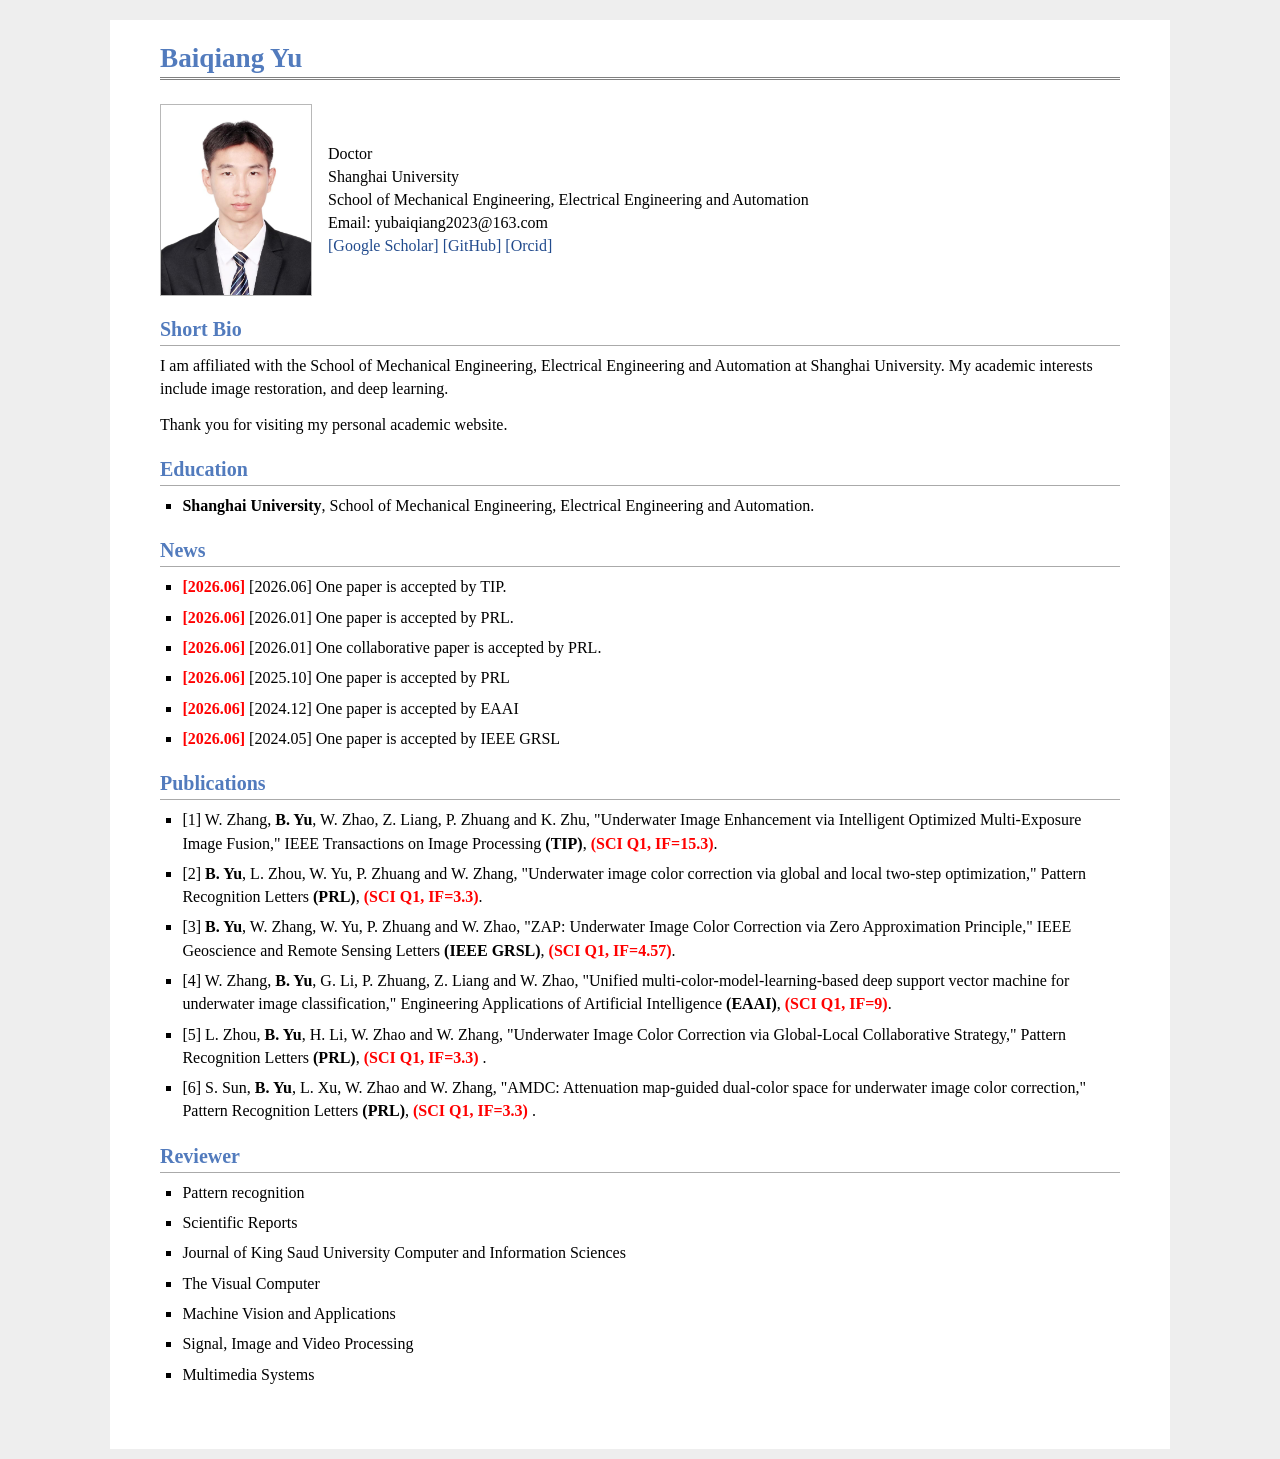
==== index.html @ c6ccaf74 "Add files via upload" ====
<!DOCTYPE html>
<html lang="en">
<head>
  <meta charset="utf-8">
  <meta name="viewport" content="width=device-width, initial-scale=1">
  <title>Baiqiang Yu</title>
  <link rel="stylesheet" href="jemdoc.css">
</head>
<body>
  <main id="layout-content">
    <div id="toptitle">
      <h1>Baiqiang Yu</h1>
    </div>

    <section class="profile">
      <img src="photo.jpg" alt="Baiqiang Yu" class="avatar-img">
      <div class="profile-info">
        <p>
          Doctor<br>
          Shanghai University<br>
          School of Mechanical Engineering, Electrical Engineering and Automation<br>
          Email: yubaiqiang2023@163.com<br>
          <a href="https://scholar.google.com/citations?user=kiiuGMAAAAAJ&hl=zh-CN">[Google Scholar]</a>
          <a href="https://github.com/yubaiqiang">[GitHub]</a>
          <a href="https://orcid.org/my-orcid?orcid=0009-0003-6400-6997">[Orcid]</a>
        </p>
      </div>
    </section>

    <h2>Short Bio</h2>
    <p>
      I am affiliated with the School of Mechanical Engineering, Electrical Engineering and
      Automation at Shanghai University. My academic interests include image restoration, and deep learning.
    </p>
    <p>
      Thank you for visiting my personal academic website.
    </p>

    <h2>Education</h2>
    <ul>
      <li>
        <strong>Shanghai University</strong>, School of Mechanical Engineering, Electrical
        Engineering and Automation.
      </li>
    </ul>

    <h2>News</h2>
    <ul>
      <li><span class="news-date">[2026.06]</span> [2026.06] One paper is accepted by TIP.</li>
      <li><span class="news-date">[2026.06]</span> [2026.01] One paper is accepted by PRL.</li>
      <li><span class="news-date">[2026.06]</span> [2026.01] One collaborative paper is accepted by PRL.</li>
      <li><span class="news-date">[2026.06]</span> [2025.10] One paper is accepted by PRL</li>
      <li><span class="news-date">[2026.06]</span> [2024.12] One paper is accepted by EAAI</li>
      <li><span class="news-date">[2026.06]</span> [2024.05] One paper is accepted by IEEE GRSL</li>
    </ul>

    <h2>Publications</h2>
    <ul>
      <li>[1] W. Zhang, <b>B. Yu</b>, W. Zhao, Z. Liang, P. Zhuang and K. Zhu, "Underwater Image Enhancement via                      		 Intelligent Optimized Multi-Exposure Image Fusion," IEEE Transactions on Image Processing <b>(TIP)</b>,
  		<font color="red"><b>(SCI Q1, IF=15.3)</b></font>.
      </li>
       <li>[2] <b>B. Yu</b>, L. Zhou, W. Yu, P. Zhuang and W. Zhang, "Underwater image color correction via 			global and local two-step optimization," Pattern Recognition Letters <b>(PRL)</b>,
  		<font color="red"><b>(SCI Q1, IF=3.3)</b></font>.
      </li>
       <li>[3] <b>B. Yu</b>, W. Zhang, W. Yu, P. Zhuang and W. Zhao, "ZAP: Underwater Image Color Correction via Zero 			  Approximation Principle," IEEE Geoscience and Remote Sensing Letters <b>(IEEE GRSL)</b>,
  		<font color="red"><b>(SCI Q1, IF=4.57)</b></font>.
      </li>
      <li>[4] W. Zhang, <b>B. Yu</b>, G. Li, P. Zhuang, Z. Liang and W. Zhao, "Unified multi-color-model-learning-based 	deep support vector machine for underwater image classification," Engineering Applications of Artificial Intelligence 	<b>(EAAI)</b>, <font color="red"><b>(SCI Q1, IF=9)</b></font>.
      </li>
      <li>[5] L. Zhou, <b>B. Yu</b>, H. Li, W. Zhao and W. Zhang, "Underwater Image Color Correction via Global-Local 			Collaborative Strategy," Pattern Recognition Letters <b>(PRL)</b>, <font color="red"><b>(SCI Q1, IF=3.3)   </b></font>.
      </li>
       <li>[6] S. Sun, <b>B. Yu</b>, L. Xu, W. Zhao and W. Zhang, "AMDC: Attenuation map-guided dual-color space for 	underwater image color correction," Pattern Recognition Letters <b>(PRL)</b>, <font color="red"><b>(SCI Q1, 
	IF=3.3)   </b></font>.
      </li>
    </ul>

    <h2>Reviewer</h2>
    <ul>
      <li>
        Pattern recognition
      </li>
      <li>
        Scientific Reports
      </li>
       <li>
        Journal of King Saud University Computer and Information Sciences
      </li>
	<li>
        The Visual Computer
      </li>
	<li>
        Machine Vision and Applications
      </li>
	<li>
        Signal, Image and Video Processing
      </li>
       <li>
        Multimedia Systems
      </li>
    </ul>
---- jemdoc.css ----
html {
  background-color: #eeeeee;
}

body {
  max-width: 960px;
  min-width: 320px;
  margin: 20px auto 10px;
  padding: 10px 50px 50px;
  color: #000000;
  background-color: #ffffff;
  font-family: Georgia, "Times New Roman", "Microsoft YaHei", serif;
  line-height: 1.45;
}

#layout-content {
  background: #ffffff;
  text-align: left;
}

#toptitle {
  margin-bottom: 1.5em;
  padding-bottom: 0.2em;
  border-bottom: 3px double #808080;
}

h1,
h2 {
  color: #527bbd;
  line-height: 1.1;
}

h1 {
  margin: 0.5em 0 0;
  padding: 0;
  border-bottom: none;
  font-size: 1.7rem;
}

h2 {
  margin-top: 1.1em;
  margin-bottom: 0.4em;
  padding-bottom: 0.25em;
  border-bottom: 1px solid #aaaaaa;
  font-size: 1.25rem;
}

p {
  margin-top: 0;
  margin-bottom: 0.8em;
}

a {
  color: #224b8d;
  text-decoration: none;
}

a:hover {
  border-bottom: 1px dotted #808080;
}

ul {
  margin-top: 0.2em;
  margin-bottom: 0.8em;
  padding-left: 1.4em;
  list-style-type: square;
}

li {
  margin-bottom: 0.45em;
}

.profile {
  display: grid;
  grid-template-columns: 150px minmax(0, 1fr);
  gap: 18px;
  align-items: center;
}

.avatar {
  display: grid;
  width: 150px;
  height: 190px;
  place-items: center;
  border: 1px solid #b8b8b8;
  background: #f7f7f7;
  color: #666666;
  font-size: 0.95rem;
}

.profile-info p {
  margin: 0;
}

#footer {
  margin-top: 2em;
  padding-top: 0.4em;
  border-top: 1px solid #c0c0c0;
  color: #a84532;
  font-size: 0.9rem;
}

#footer-text {
  text-align: right;
}

@media (max-width: 680px) {
  body {
    margin-top: 0;
    padding: 18px;
  }

  .profile {
    grid-template-columns: 1fr;
  }

  .avatar {
    width: 130px;
    height: 164px;
  }
}

.news-date {
  color: red;
  font-weight: bold;
}
.avatar-img {
  width: 150px;
  height: 190px;
  object-fit: cover;
  border: 1px solid #b8b8b8;
}
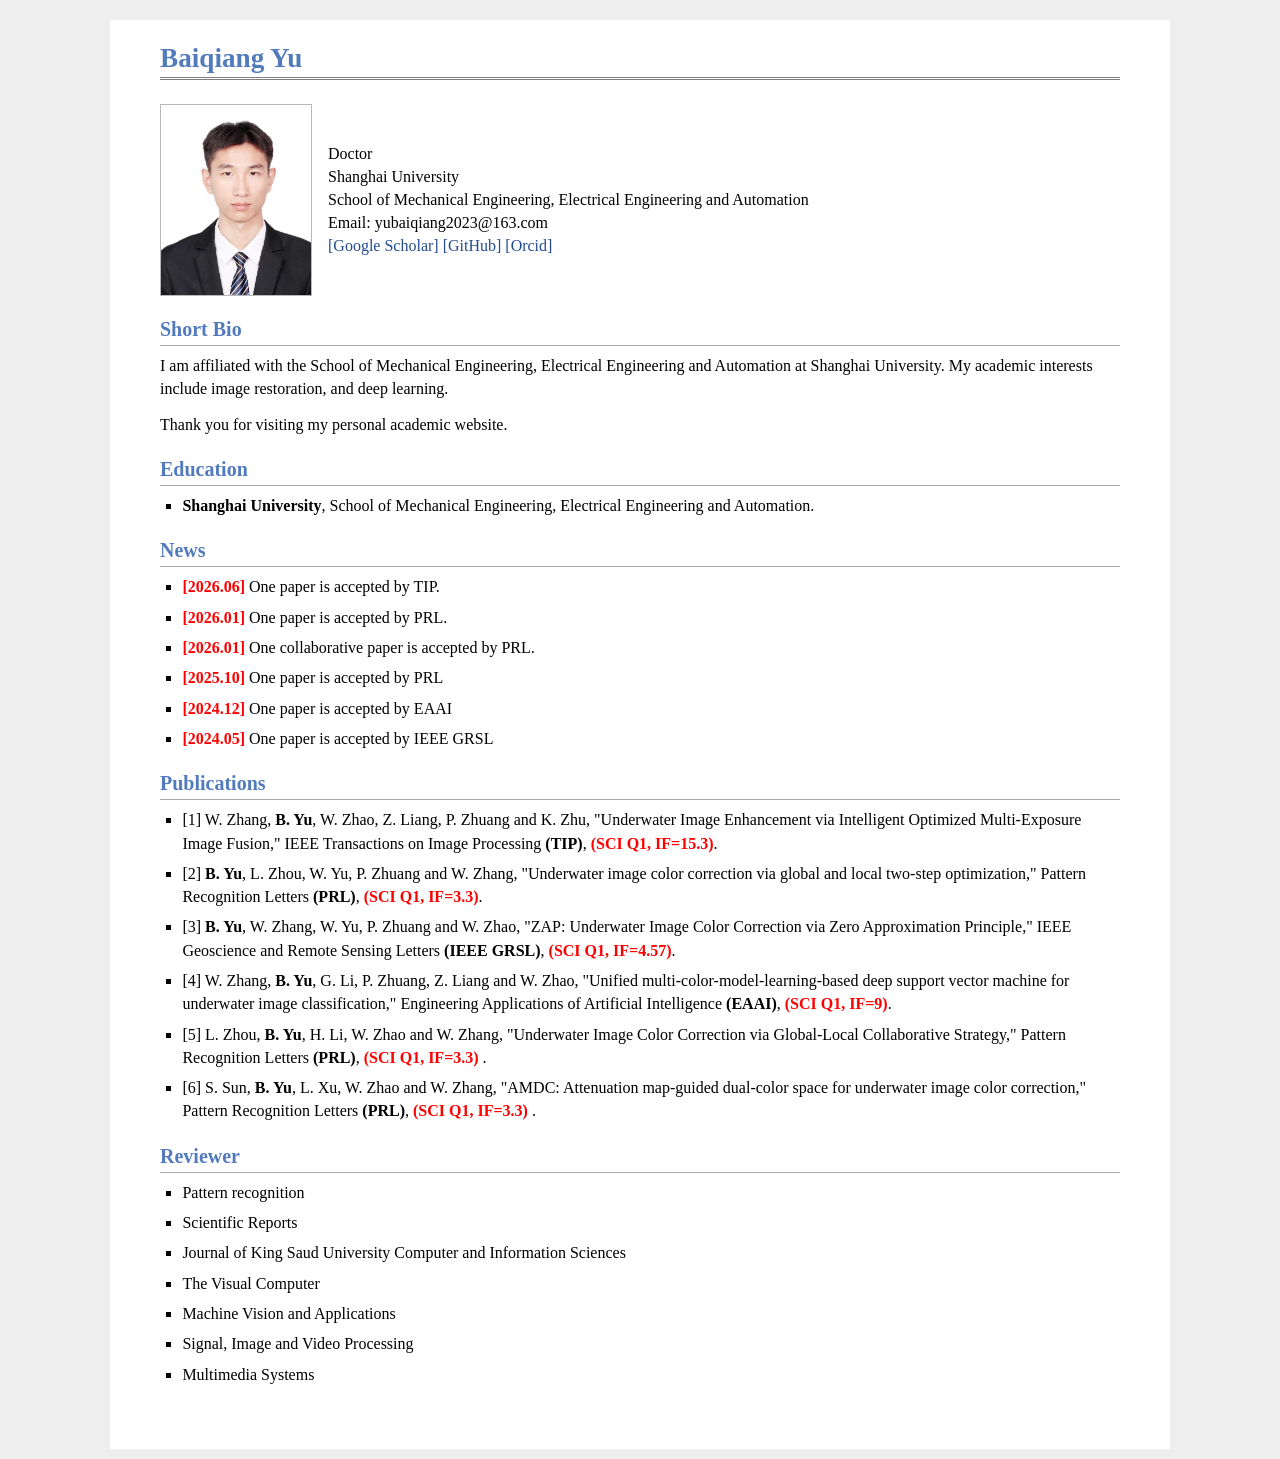
==== commit 0f3f93ef: "Update news items with correct dates" ====
--- a/index.html
+++ b/index.html
@@ -46,12 +46,12 @@
 
     <h2>News</h2>
     <ul>
-      <li><span class="news-date">[2026.06]</span> [2026.06] One paper is accepted by TIP.</li>
-      <li><span class="news-date">[2026.06]</span> [2026.01] One paper is accepted by PRL.</li>
-      <li><span class="news-date">[2026.06]</span> [2026.01] One collaborative paper is accepted by PRL.</li>
-      <li><span class="news-date">[2026.06]</span> [2025.10] One paper is accepted by PRL</li>
-      <li><span class="news-date">[2026.06]</span> [2024.12] One paper is accepted by EAAI</li>
-      <li><span class="news-date">[2026.06]</span> [2024.05] One paper is accepted by IEEE GRSL</li>
+      <li><span class="news-date">[2026.06]</span> One paper is accepted by TIP.</li>
+      <li><span class="news-date">[2026.01]</span> One paper is accepted by PRL.</li>
+      <li><span class="news-date">[2026.01]</span> One collaborative paper is accepted by PRL.</li>
+      <li><span class="news-date">[2025.10]</span> One paper is accepted by PRL</li>
+      <li><span class="news-date">[2024.12]</span> One paper is accepted by EAAI</li>
+      <li><span class="news-date">[2024.05]</span> One paper is accepted by IEEE GRSL</li>
     </ul>
 
     <h2>Publications</h2>
@@ -99,4 +99,4 @@
       </li>
     </ul>
 
-  +  
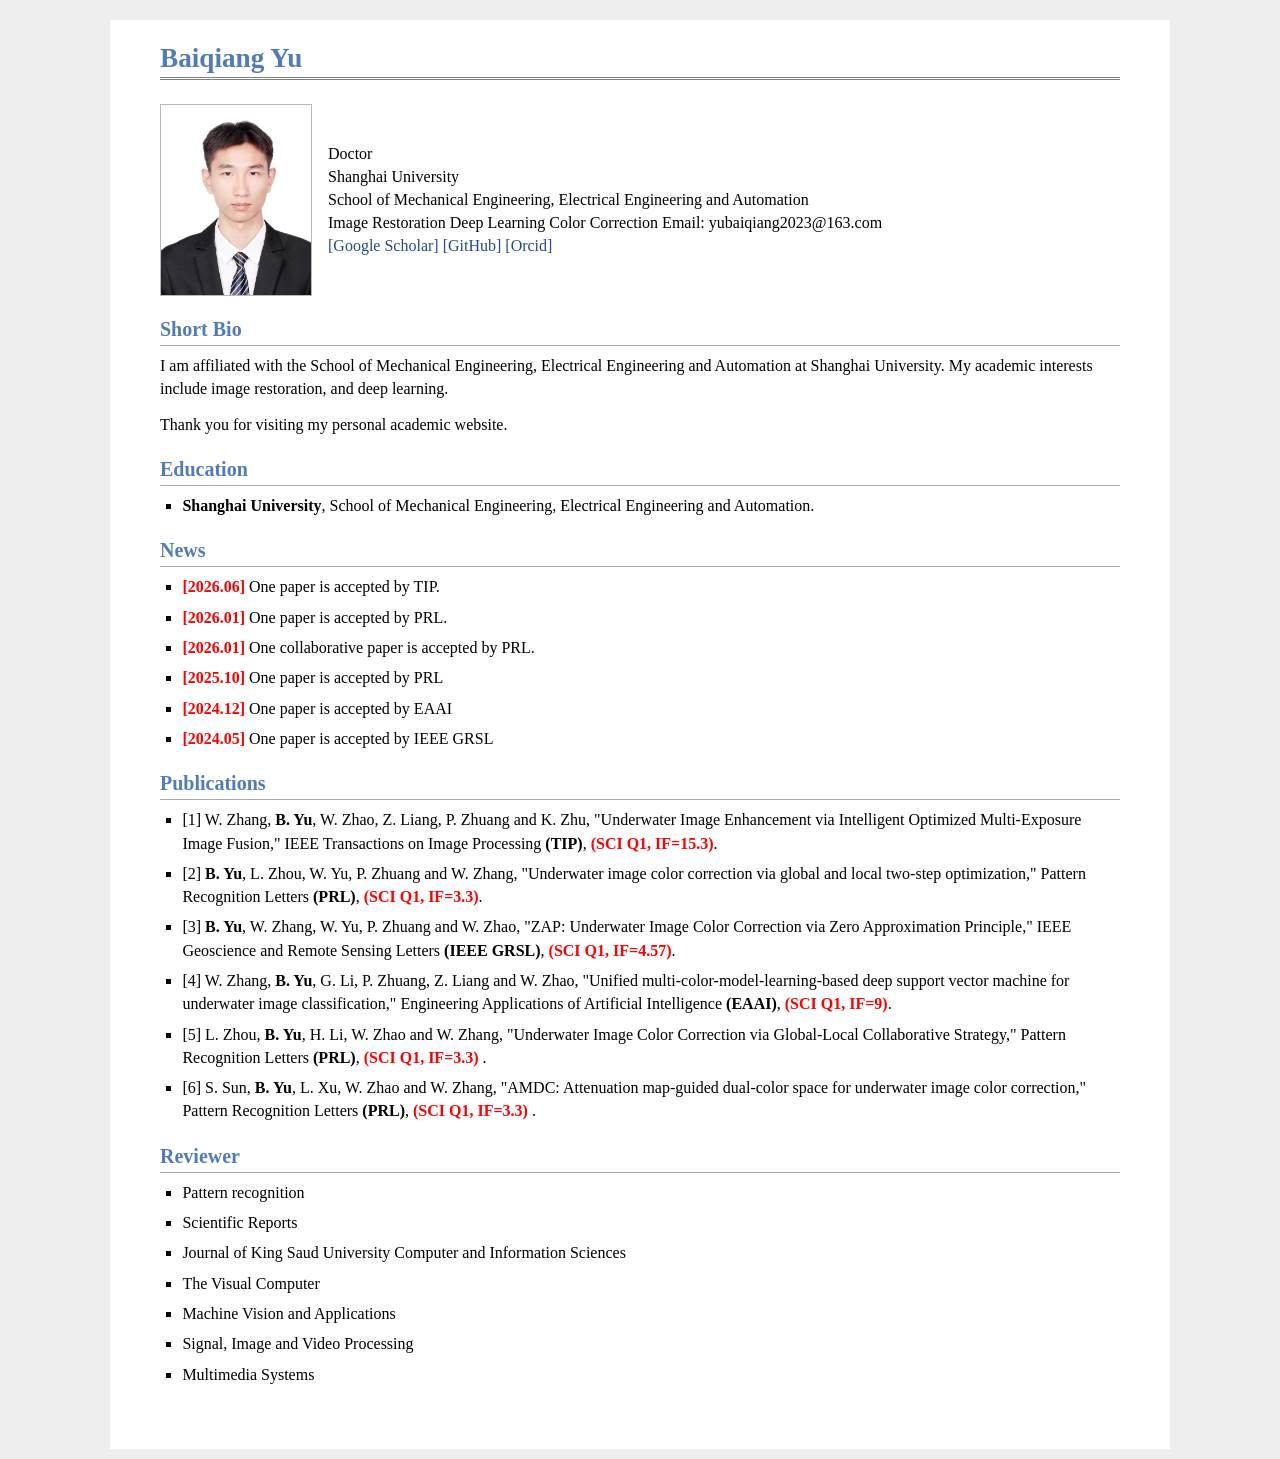
==== commit 51704c30: "Update index.html" ====
--- a/index.html
+++ b/index.html
@@ -19,6 +19,7 @@
           Doctor<br>
           Shanghai University<br>
           School of Mechanical Engineering, Electrical Engineering and Automation<br>
+		  Image Restoration  Deep Learning Color Correction
           Email: yubaiqiang2023@163.com<br>
           <a href="https://scholar.google.com/citations?user=kiiuGMAAAAAJ&hl=zh-CN">[Google Scholar]</a>
           <a href="https://github.com/yubaiqiang">[GitHub]</a>
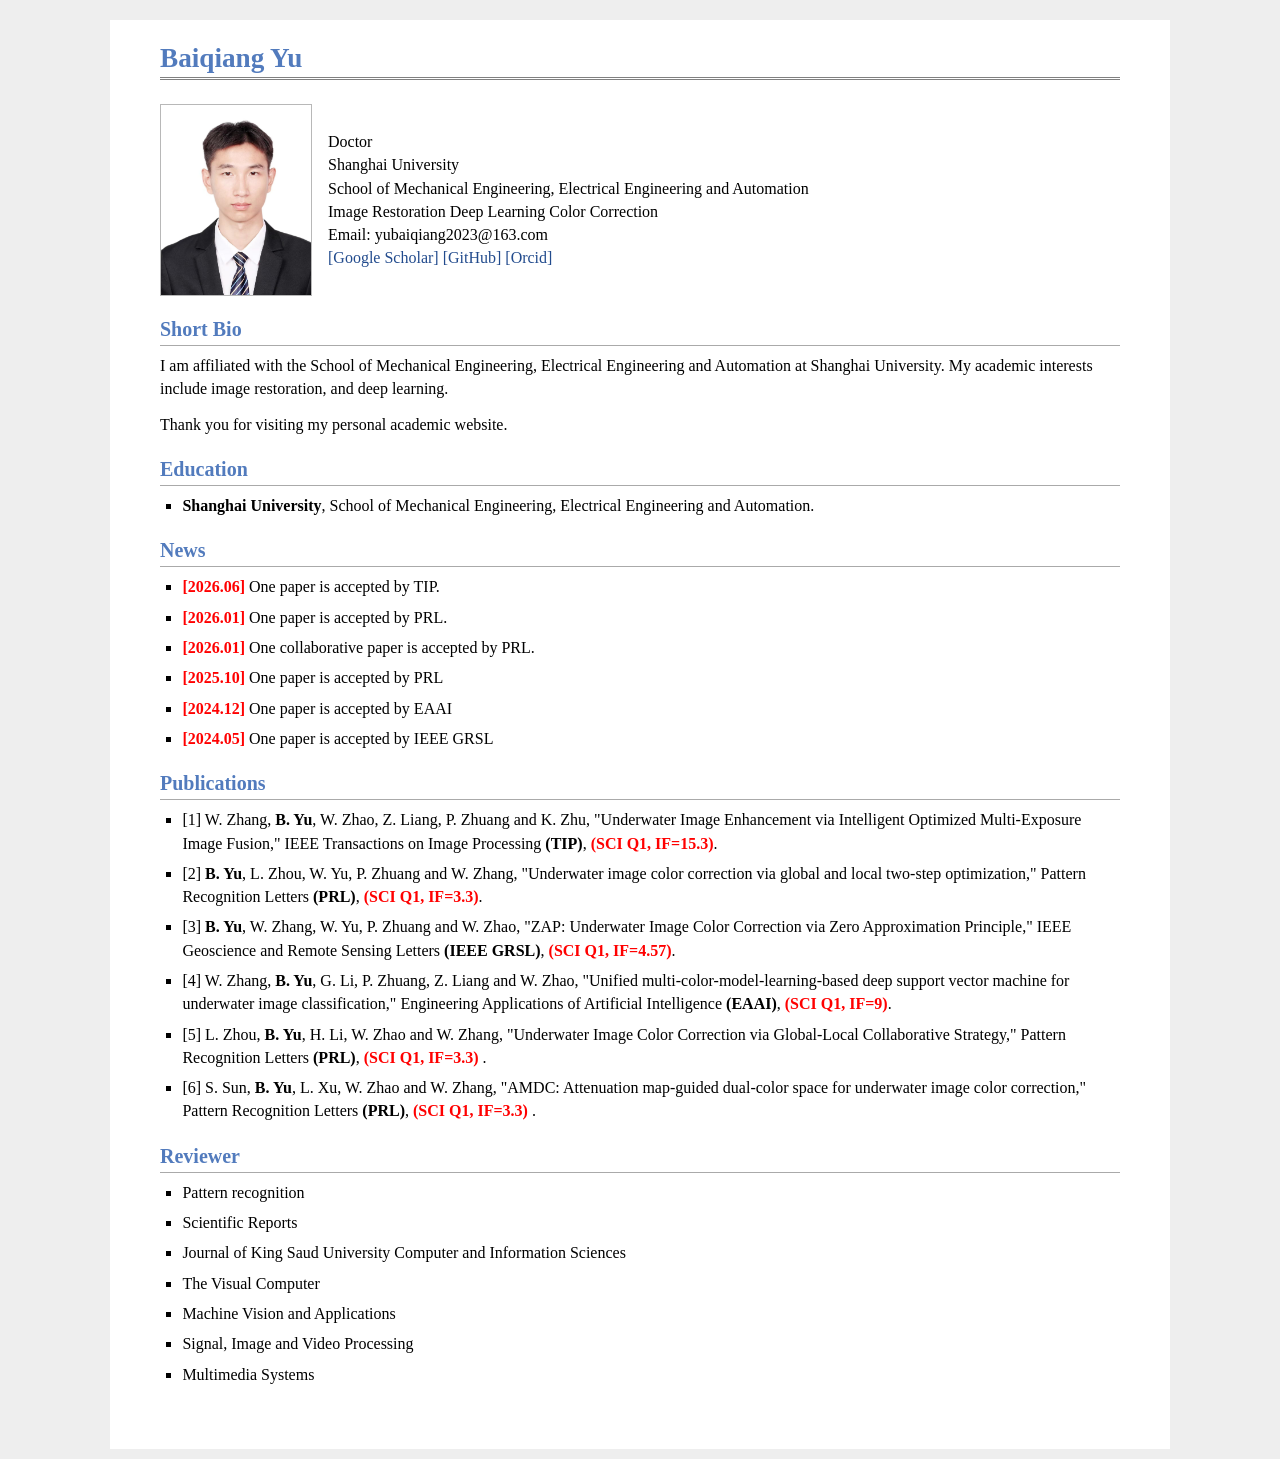
==== commit 35c77201: "Update index.html" ====
--- a/index.html
+++ b/index.html
@@ -19,7 +19,7 @@
           Doctor<br>
           Shanghai University<br>
           School of Mechanical Engineering, Electrical Engineering and Automation<br>
-		  Image Restoration  Deep Learning Color Correction
+		  Image Restoration  Deep Learning Color Correction<br>
           Email: yubaiqiang2023@163.com<br>
           <a href="https://scholar.google.com/citations?user=kiiuGMAAAAAJ&hl=zh-CN">[Google Scholar]</a>
           <a href="https://github.com/yubaiqiang">[GitHub]</a>
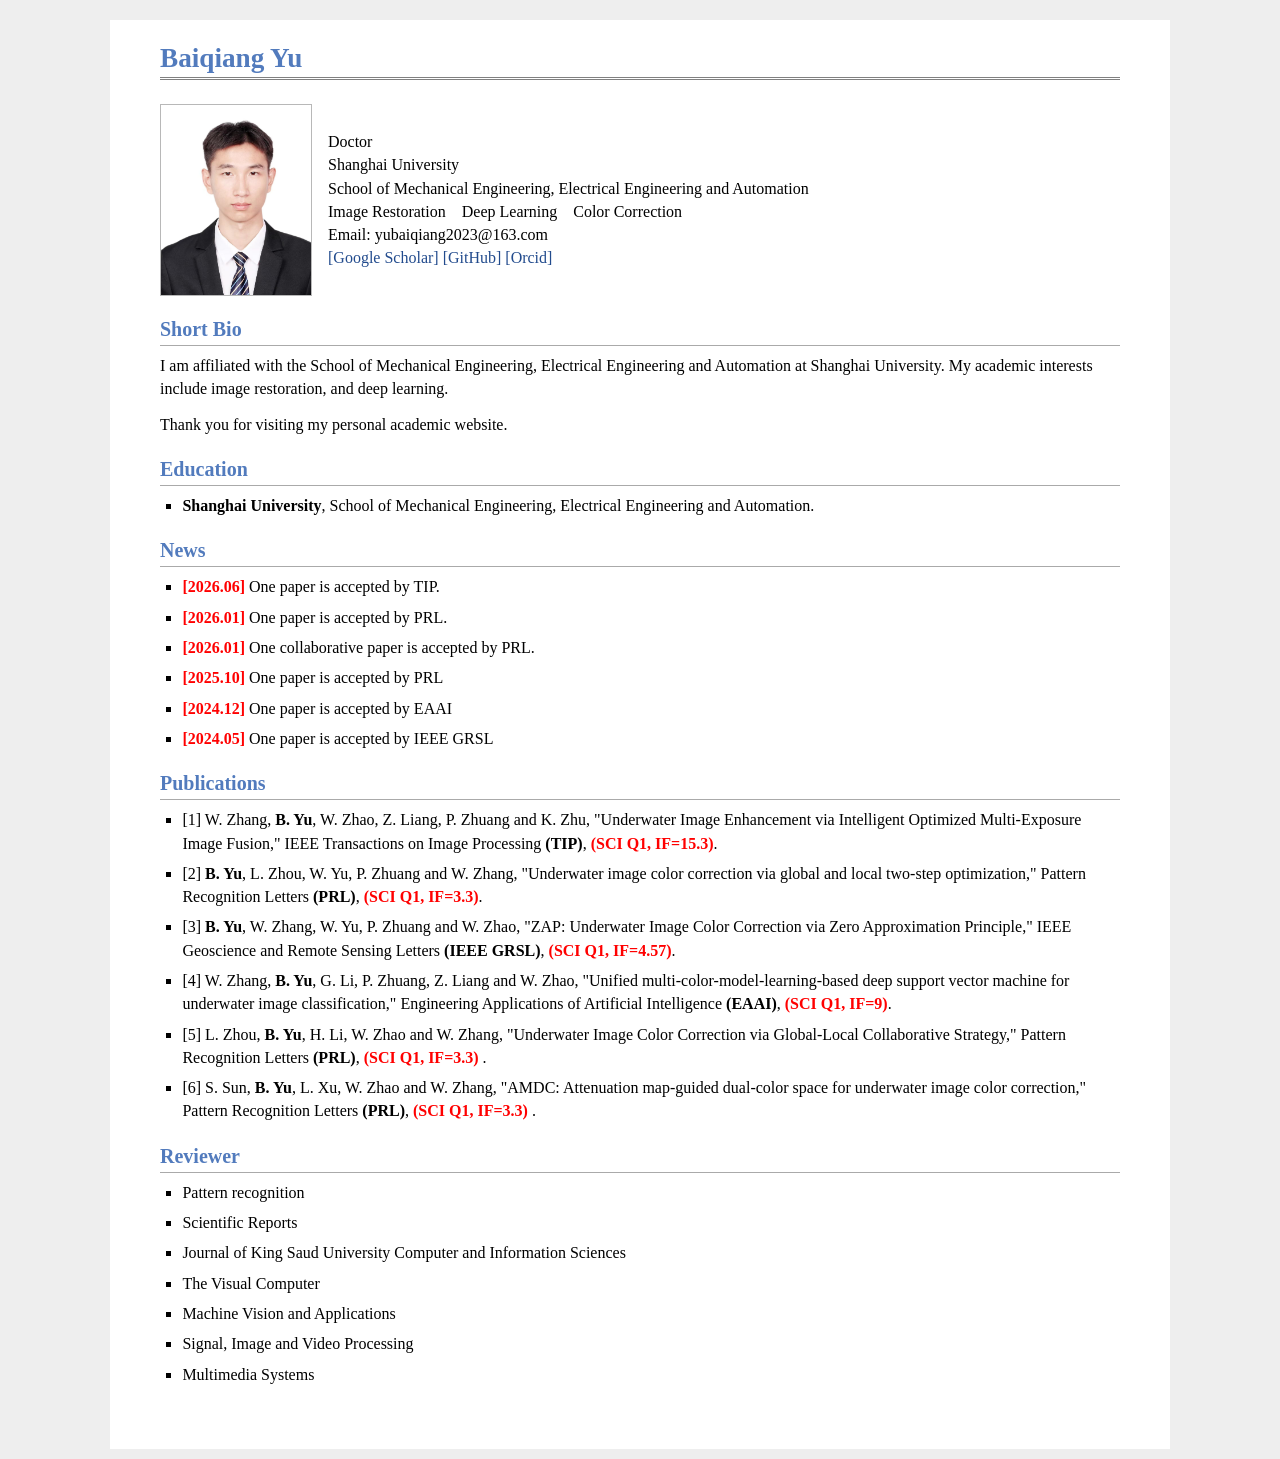
==== commit 5b587633: "Update index.html" ====
--- a/index.html
+++ b/index.html
@@ -19,7 +19,7 @@
           Doctor<br>
           Shanghai University<br>
           School of Mechanical Engineering, Electrical Engineering and Automation<br>
-		  Image Restoration  Deep Learning Color Correction<br>
+		  Image Restoration&nbsp;&nbsp;&nbsp;&nbsp;Deep Learning&nbsp;&nbsp;&nbsp;&nbsp;Color Correction<br>
           Email: yubaiqiang2023@163.com<br>
           <a href="https://scholar.google.com/citations?user=kiiuGMAAAAAJ&hl=zh-CN">[Google Scholar]</a>
           <a href="https://github.com/yubaiqiang">[GitHub]</a>
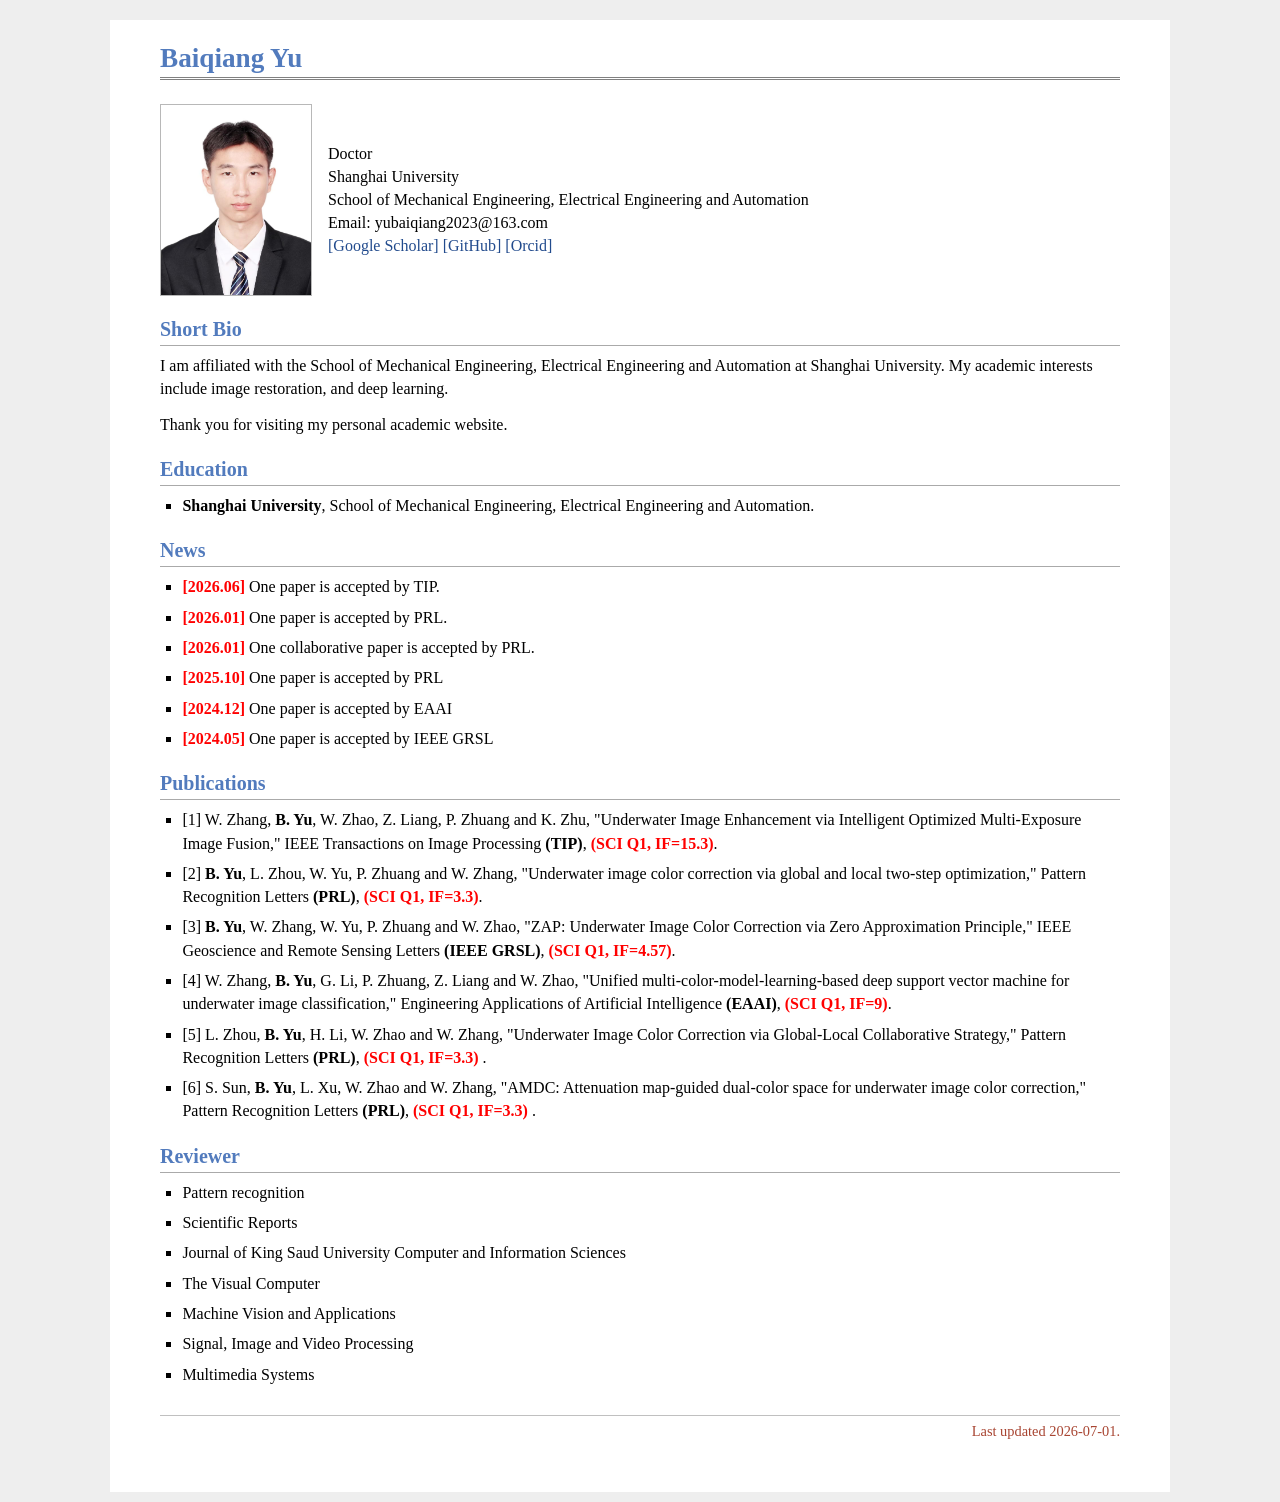
==== commit 68a99a06: "Update homepage SEO" ====
--- a/index.html
+++ b/index.html
@@ -4,6 +4,10 @@
   <meta charset="utf-8">
   <meta name="viewport" content="width=device-width, initial-scale=1">
   <title>Baiqiang Yu</title>
+  <meta name="description" content="Baiqiang Yu, Shanghai University. Personal academic homepage, publications, research interests, and contact information.">
+  <meta name="keywords" content="Baiqiang Yu, Baiqiang Yu Shanghai University, Yu Baiqiang, image restoration, deep learning, color correction, underwater image enhancement">
+  <meta name="author" content="Baiqiang Yu">
+  <link rel="canonical" href="https://yubaiqiang.github.io/">
   <link rel="stylesheet" href="jemdoc.css">
 </head>
 <body>
@@ -19,7 +23,6 @@
           Doctor<br>
           Shanghai University<br>
           School of Mechanical Engineering, Electrical Engineering and Automation<br>
-		  Image Restoration&nbsp;&nbsp;&nbsp;&nbsp;Deep Learning&nbsp;&nbsp;&nbsp;&nbsp;Color Correction<br>
           Email: yubaiqiang2023@163.com<br>
           <a href="https://scholar.google.com/citations?user=kiiuGMAAAAAJ&hl=zh-CN">[Google Scholar]</a>
           <a href="https://github.com/yubaiqiang">[GitHub]</a>
@@ -100,4 +103,9 @@
       </li>
     </ul>
 
-  
+    <footer id="footer">
+      <div id="footer-text">Last updated 2026-07-01.</div>
+    </footer>
+  </main>
+</body>
+</html>
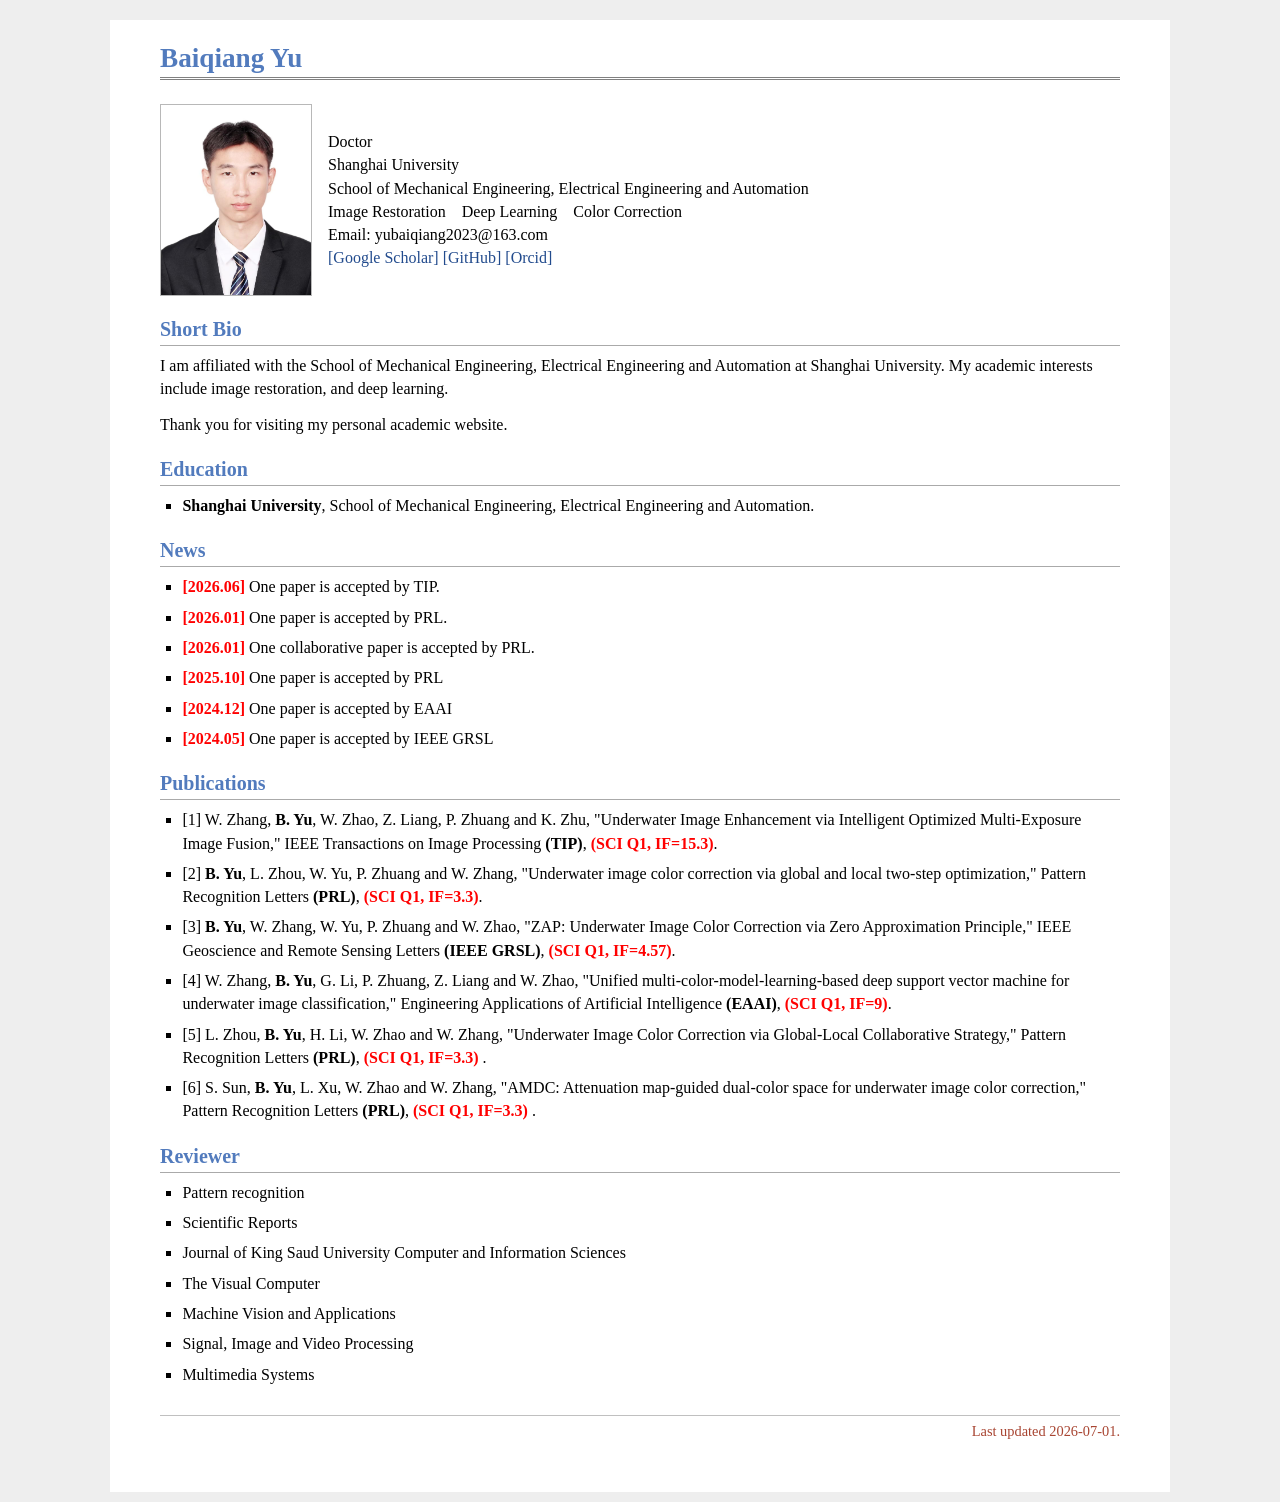
==== commit c3e3f017: "Update index.html" ====
--- a/index.html
+++ b/index.html
@@ -23,6 +23,7 @@
           Doctor<br>
           Shanghai University<br>
           School of Mechanical Engineering, Electrical Engineering and Automation<br>
+		  Image Restoration&nbsp;&nbsp;&nbsp;&nbsp;Deep Learning&nbsp;&nbsp;&nbsp;&nbsp;Color Correction<br>
           Email: yubaiqiang2023@163.com<br>
           <a href="https://scholar.google.com/citations?user=kiiuGMAAAAAJ&hl=zh-CN">[Google Scholar]</a>
           <a href="https://github.com/yubaiqiang">[GitHub]</a>
